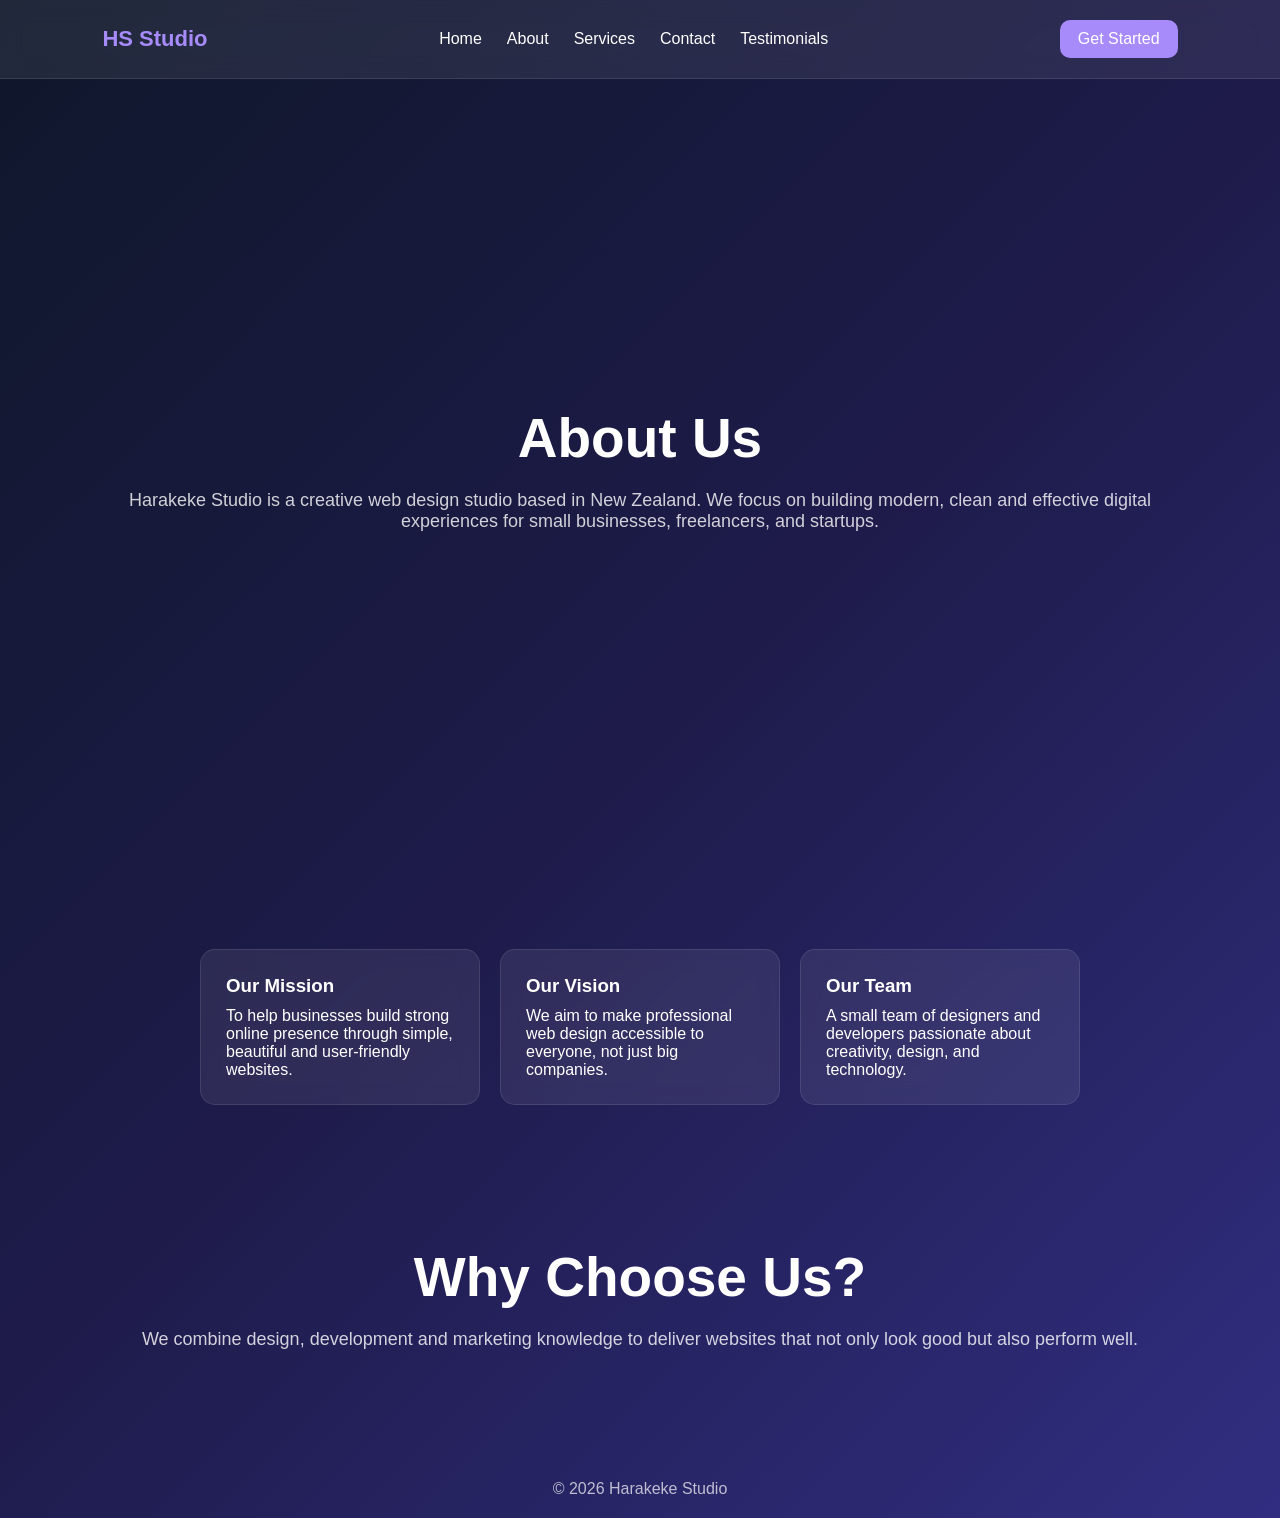
==== about.html @ 9b2c64a1 "Add files via upload" ====
<!DOCTYPE html>
<html lang="en">
<head>
<meta charset="UTF-8">
<meta name="viewport" content="width=device-width, initial-scale=1.0">
<title>About - Harakeke Studio</title>

<link rel="stylesheet" href="style.css">
</head>

<body>

<header class="nav">

    <div class="logo">HS Studio</div>

      <nav>
        <ul>
            <li><a href="index.html">Home</a></li>
            <li><a href="about.html">About</a></li>
            <li><a href="services.html">Services</a></li>
            <li><a href="contact.html">Contact</a></li>
            <li><a href="testimonials.html">Testimonials</a></li>
        </ul>
    </nav>
    <a class="btn" href="#">Get Started</a>

</header>

<section class="hero">

    <div class="hero-content">

        <h1>About Us</h1>

        <p>
            Harakeke Studio is a creative web design studio based in New Zealand.
            We focus on building modern, clean and effective digital experiences
            for small businesses, freelancers, and startups.
        </p>

    </div>

</section>


<section class="cards">

    <div class="card">
        <h3>Our Mission</h3>
        <p>
            To help businesses build strong online presence through simple,
            beautiful and user-friendly websites.
        </p>
    </div>

    <div class="card">
        <h3>Our Vision</h3>
        <p>
            We aim to make professional web design accessible to everyone,
            not just big companies.
        </p>
    </div>

    <div class="card">
        <h3>Our Team</h3>
        <p>
            A small team of designers and developers passionate about creativity,
            design, and technology.
        </p>
    </div>

</section>

<section class="hero" style="height:auto; padding:80px 10%;">

    <div class="hero-content">

        <h1>Why Choose Us?</h1>

        <p>
            We combine design, development and marketing knowledge to deliver websites
            that not only look good but also perform well.
        </p>

    </div>

</section>

<footer>
    © 2026 Harakeke Studio
</footer>

</body>
</html>
---- style.css ----
*{
    margin:0;
    padding:0;
    box-sizing:border-box;
    font-family:Arial, sans-serif;
}

body{
    background:linear-gradient(135deg,#0f172a,#1e1b4b,#312e81);
    color:white;
}

.nav{
    position:sticky;
    top:0;

    display:flex;
    justify-content:space-between;
    align-items:center;

    padding:20px 8%;

    background:rgba(255,255,255,0.08);
    backdrop-filter:blur(12px);

    border-bottom:1px solid rgba(255,255,255,0.1);
}

.logo{
    font-size:22px;
    font-weight:bold;
    color:#a78bfa;
}

nav ul{
    display:flex;
    list-style:none;
    gap:25px;
}

nav ul li a{
    color:white;
    text-decoration:none;
    transition:0.3s;
}

nav ul li a:hover{
    color:#a78bfa;
}

.btn{
    background:#a78bfa;
    padding:10px 18px;
    border-radius:10px;
    text-decoration:none;
    color:white;
}

/* HERO */
.hero{
    height:90vh;
    display:flex;
    align-items:center;
    justify-content:center;
    text-align:center;
    padding:0 10%;
}

.hero h1{
    font-size:55px;
    margin-bottom:20px;
}

.hero p{
    font-size:18px;
    opacity:0.8;
    margin-bottom:30px;
}

.buttons{
    display:flex;
    gap:15px;
    justify-content:center;
}

.primary{
    background:#a78bfa;
    padding:12px 22px;
    border-radius:10px;
    color:white;
    text-decoration:none;
}

.secondary{
    border:1px solid white;
    padding:12px 22px;
    border-radius:10px;
    color:white;
    text-decoration:none;
}

.cards{
    display:flex;
    justify-content:center;
    gap:20px;
    padding:60px 8%;
    flex-wrap:wrap;
}

.card{
    background:rgba(255,255,255,0.08);
    padding:25px;
    border-radius:15px;
    width:280px;

    backdrop-filter:blur(10px);
    border:1px solid rgba(255,255,255,0.1);
}

.card h3{
    margin-bottom:10px;
}

footer{
    text-align:center;
    padding:20px;
    opacity:0.7;
}
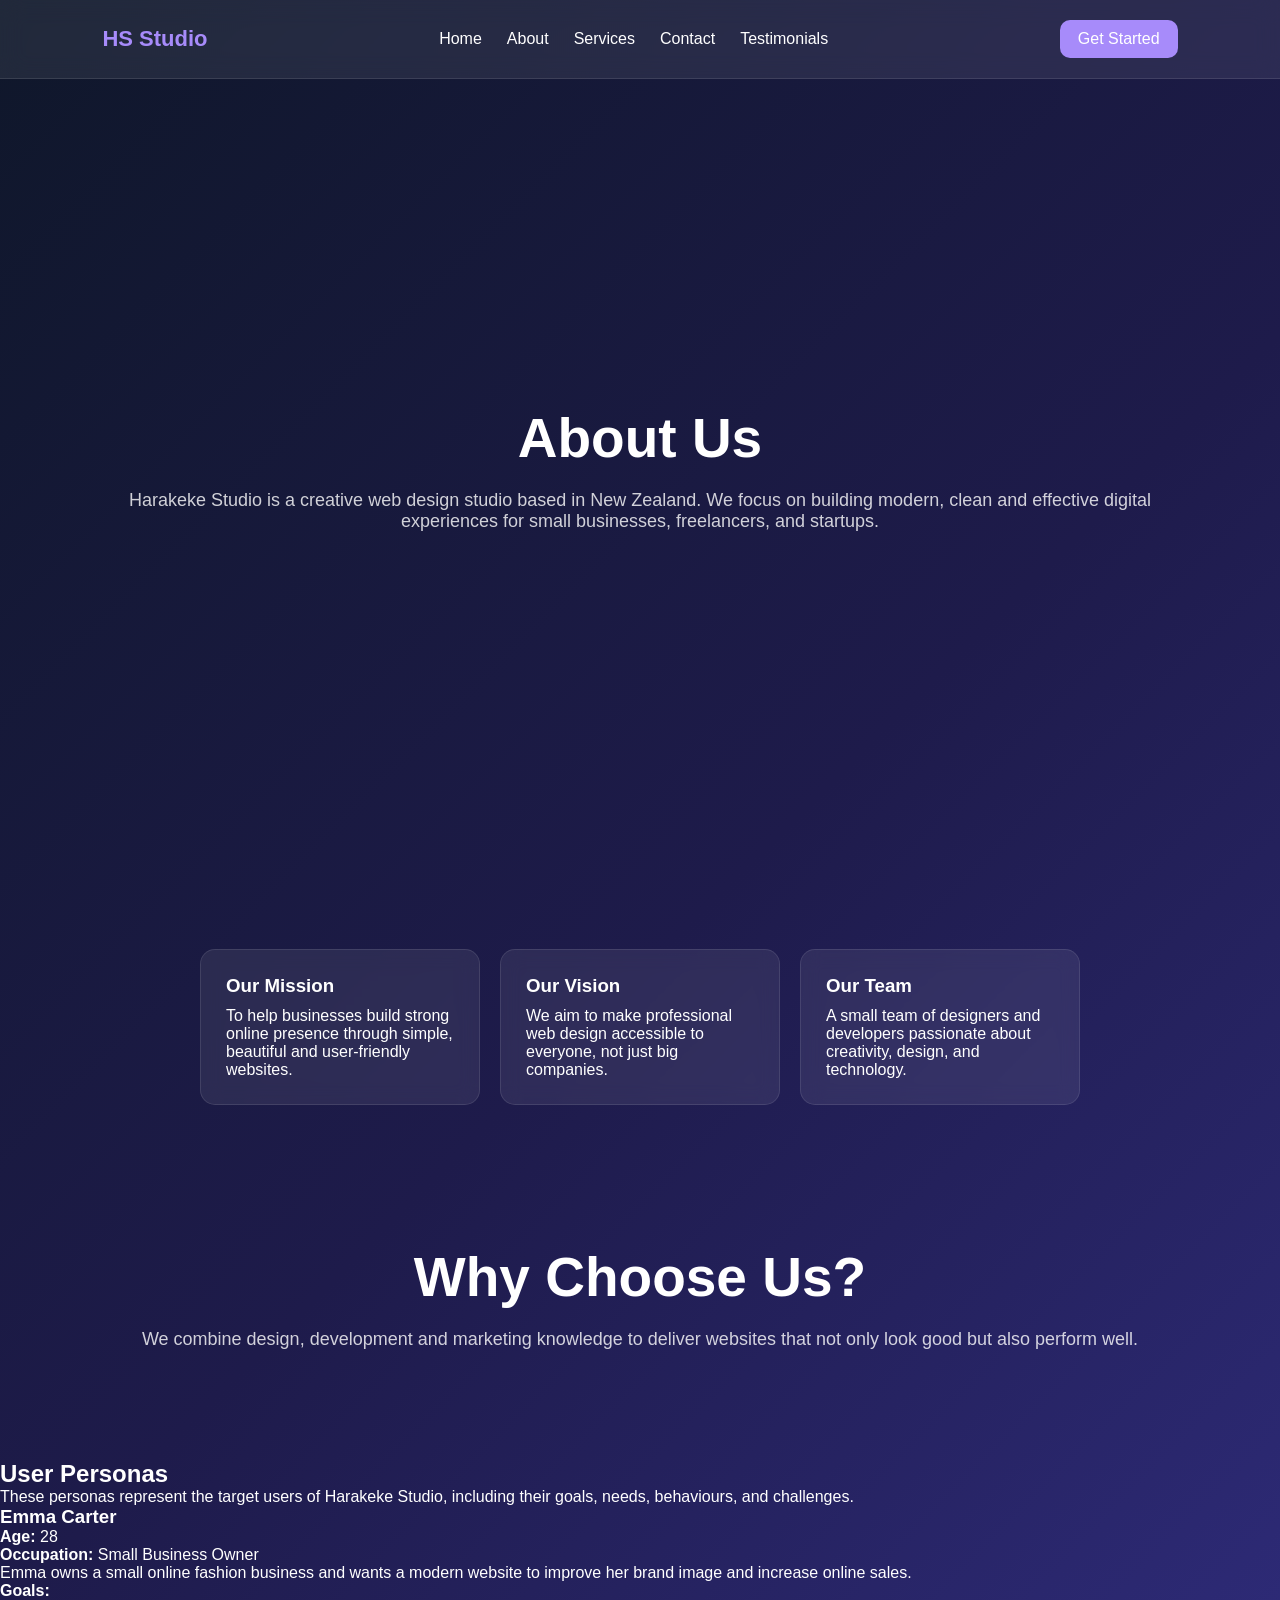
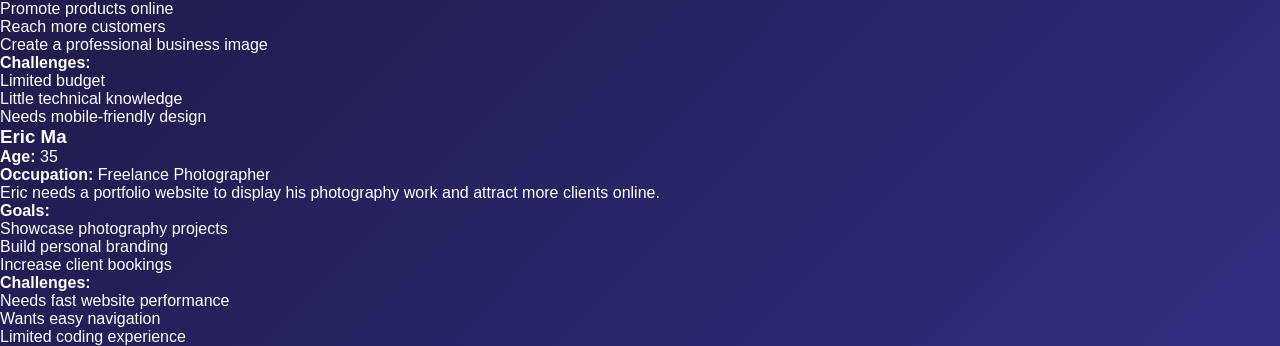
==== commit 4b6edec6: "Add files via upload" ====
--- a/about.html
+++ b/about.html
@@ -86,10 +86,57 @@
     </div>
 
 </section>
+<section class="personas-section">
+    <div class="hero-content">
+        <h1>User Personas</h1>
+        <p>
+            These personas represent the target users of Harakeke Studio,
+            including their goals, needs, behaviours, and challenges.
+        </p>
+    </div>
 
-<footer>
-    © 2026 Harakeke Studio
-</footer>
-
-</body>
-</html>+    <div class="personas-cards">
+        <div class="persona-card">
+            <h3>Emma Carter</h3>
+            <p><strong>Age:</strong> 28</p>
+            <p><strong>Occupation:</strong> Small Business Owner</p>
+            <p>
+                Emma owns a small online fashion business and wants a modern
+                website to improve her brand image and increase online sales.
+            </p>
+            <p><strong>Goals:</strong></p>
+            <ul>
+                <li>Promote products online</li>
+                <li>Reach more customers</li>
+                <li>Create a professional business image</li>
+            </ul>
+            <p><strong>Challenges:</strong></p>
+            <ul>
+                <li>Limited budget</li>
+                <li>Little technical knowledge</li>
+                <li>Needs mobile-friendly design</li>
+            </ul>
+        </div>
+        <div class="persona-card">
+            <h3>Eric Ma</h3>
+            <p><strong>Age:</strong> 35</p>
+            <p><strong>Occupation:</strong> Freelance Photographer</p>
+            <p>
+                Eric needs a portfolio website to display his photography work
+                and attract more clients online.
+            </p>
+            <p><strong>Goals:</strong></p>
+            <ul>
+                <li>Showcase photography projects</li>
+                <li>Build personal branding</li>
+                <li>Increase client bookings</li>
+            </ul>
+            <p><strong>Challenges:</strong></p>
+            <ul>
+                <li>Needs fast website performance</li>
+                <li>Wants easy navigation</li>
+                <li>Limited coding experience</li>
+            </ul>
+        </div>
+    </div>
+</section>
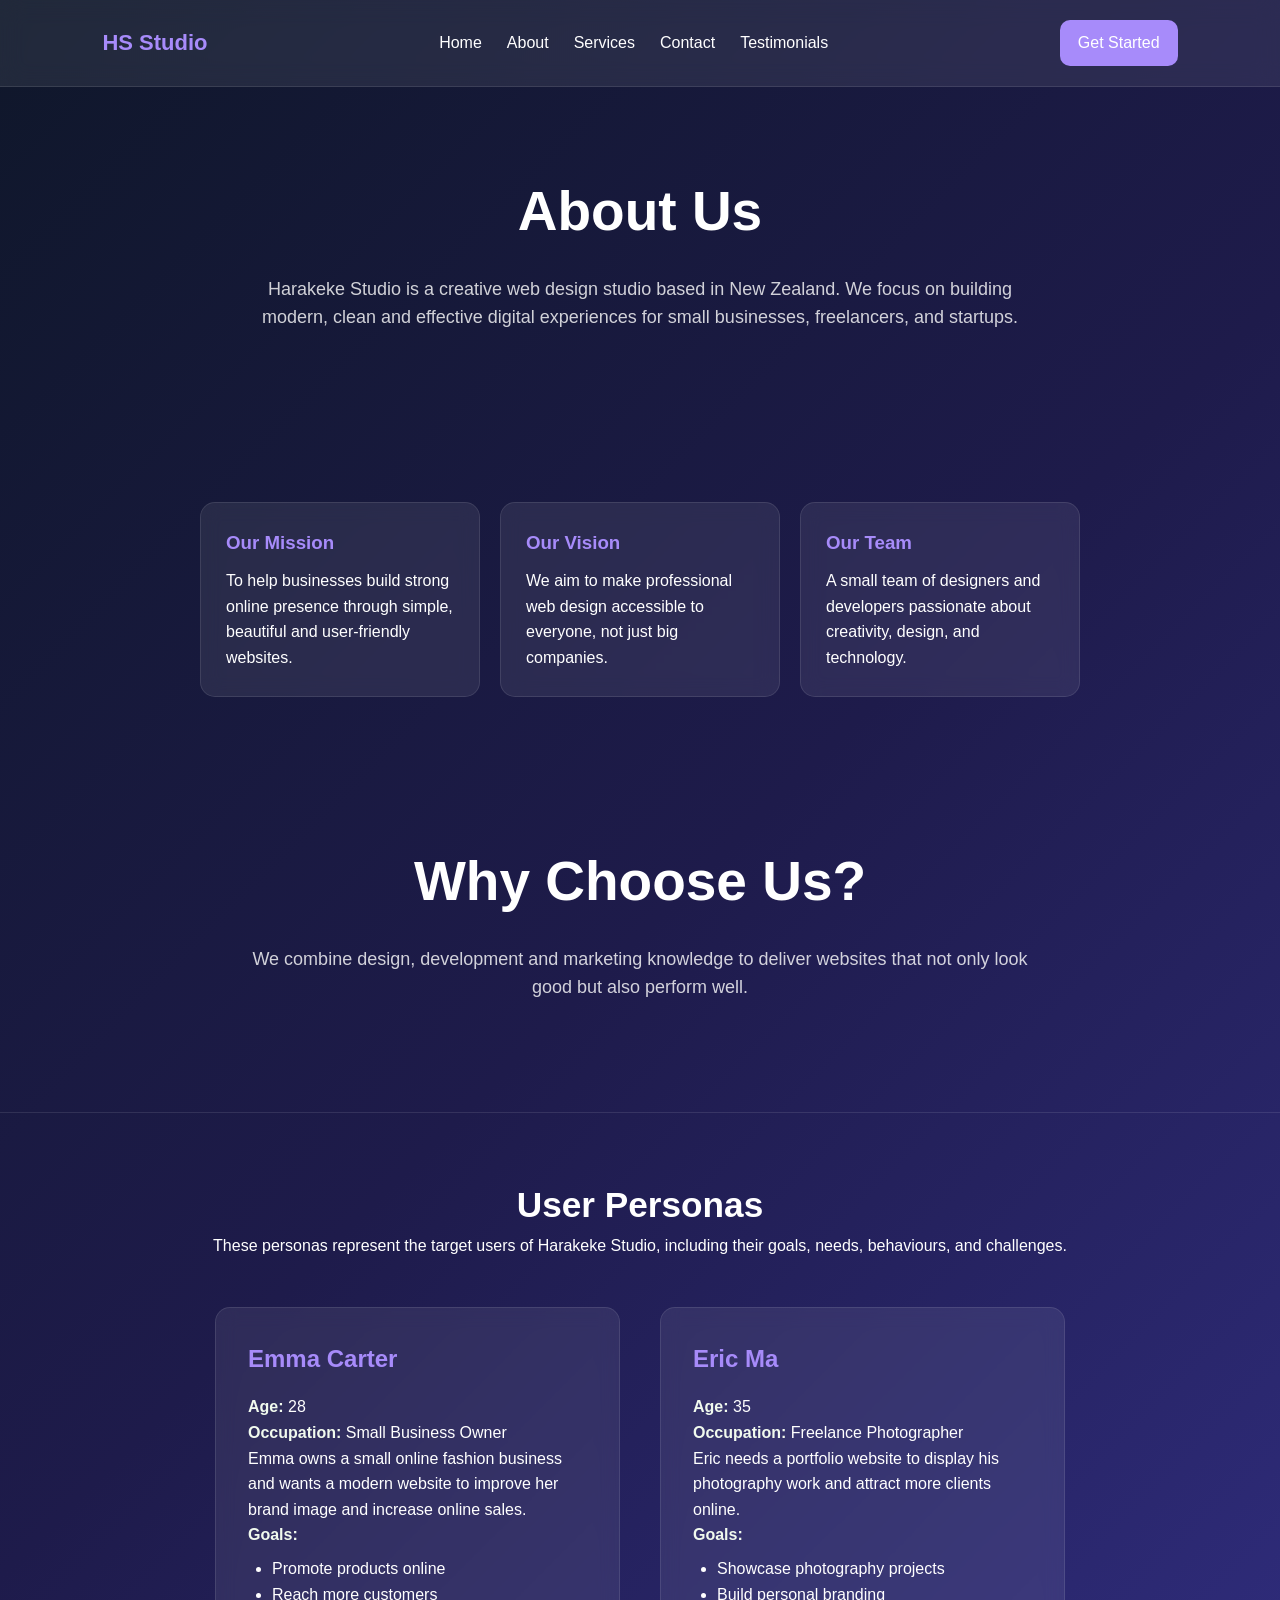
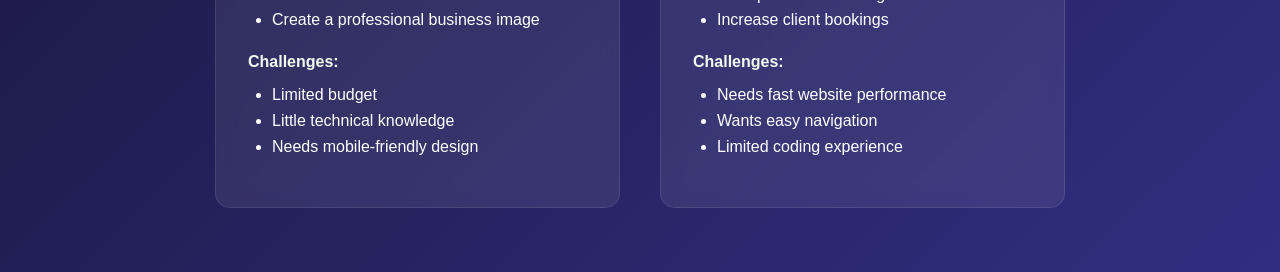
==== commit c59b0eb4: "Add files via upload" ====
--- a/about.html
+++ b/about.html
@@ -96,6 +96,7 @@
     </div>
 
     <div class="personas-cards">
+
         <div class="persona-card">
             <h3>Emma Carter</h3>
             <p><strong>Age:</strong> 28</p>
@@ -117,6 +118,7 @@
                 <li>Needs mobile-friendly design</li>
             </ul>
         </div>
+
         <div class="persona-card">
             <h3>Eric Ma</h3>
             <p><strong>Age:</strong> 35</p>
--- a/style.css
+++ b/style.css
@@ -1,128 +1,174 @@
-*{
-    margin:0;
-    padding:0;
-    box-sizing:border-box;
-    font-family:Arial, sans-serif;
+* {
+    margin: 0;
+    padding: 0;
+    box-sizing: border-box;
+    font-family: Arial, sans-serif;
 }
 
-body{
-    background:linear-gradient(135deg,#0f172a,#1e1b4b,#312e81);
-    color:white;
+body {
+    background: linear-gradient(135deg, #0f172a, #1e1b4b, #312e81);
+    color: white;
+    line-height: 1.6;
 }
 
-.nav{
-    position:sticky;
-    top:0;
-
-    display:flex;
-    justify-content:space-between;
-    align-items:center;
-
-    padding:20px 8%;
-
-    background:rgba(255,255,255,0.08);
-    backdrop-filter:blur(12px);
-
-    border-bottom:1px solid rgba(255,255,255,0.1);
+.nav {
+    position: sticky;
+    top: 0;
+    z-index: 100;
+    display: flex;
+    justify-content: space-between;
+    align-items: center;
+    padding: 20px 8%;
+    background: rgba(255, 255, 255, 0.08);
+    backdrop-filter: blur(12px);
+    border-bottom: 1px solid rgba(255, 255, 255, 0.1);
 }
 
-.logo{
-    font-size:22px;
-    font-weight:bold;
-    color:#a78bfa;
+.logo {
+    font-size: 22px;
+    font-weight: bold;
+    color: #a78bfa;
 }
 
-nav ul{
-    display:flex;
-    list-style:none;
-    gap:25px;
+nav ul {
+    display: flex;
+    list-style: none;
+    gap: 25px;
 }
 
-nav ul li a{
-    color:white;
-    text-decoration:none;
-    transition:0.3s;
+nav ul li a {
+    color: white;
+    text-decoration: none;
 }
 
-nav ul li a:hover{
-    color:#a78bfa;
+.btn {
+    background: #a78bfa;
+    padding: 10px 18px;
+    border-radius: 10px;
+    text-decoration: none;
+    color: white;
 }
 
-.btn{
-    background:#a78bfa;
-    padding:10px 18px;
-    border-radius:10px;
-    text-decoration:none;
-    color:white;
+.hero {
+    display: flex;
+    align-items: center;
+    justify-content: center;
+    text-align: center;
+    padding: 80px 10%;
 }
 
-/* HERO */
-.hero{
-    height:90vh;
-    display:flex;
-    align-items:center;
-    justify-content:center;
-    text-align:center;
-    padding:0 10%;
+.index-hero {
+    height: 90vh;
 }
 
-.hero h1{
-    font-size:55px;
-    margin-bottom:20px;
+.hero h1 {
+    font-size: 55px;
+    margin-bottom: 20px;
 }
 
-.hero p{
-    font-size:18px;
-    opacity:0.8;
-    margin-bottom:30px;
+.hero p {
+    font-size: 18px;
+    opacity: 0.8;
+    margin-bottom: 30px;
+    max-width: 800px;
+    margin-left: auto;
+    margin-right: auto;
 }
 
-.buttons{
-    display:flex;
-    gap:15px;
-    justify-content:center;
+.buttons {
+    display: flex;
+    gap: 15px;
+    justify-content: center;
 }
 
-.primary{
-    background:#a78bfa;
-    padding:12px 22px;
-    border-radius:10px;
-    color:white;
-    text-decoration:none;
+.primary {
+    background: #a78bfa;
+    padding: 12px 22px;
+    border-radius: 10px;
+    color: white;
+    text-decoration: none;
 }
 
-.secondary{
-    border:1px solid white;
-    padding:12px 22px;
-    border-radius:10px;
-    color:white;
-    text-decoration:none;
+.secondary {
+    border: 1px solid white;
+    padding: 12px 22px;
+    border-radius: 10px;
+    color: white;
+    text-decoration: none;
 }
 
-.cards{
-    display:flex;
-    justify-content:center;
-    gap:20px;
-    padding:60px 8%;
-    flex-wrap:wrap;
+.cards {
+    display: flex;
+    justify-content: center;
+    gap: 20px;
+    padding: 60px 8%;
+    flex-wrap: wrap;
 }
 
-.card{
-    background:rgba(255,255,255,0.08);
-    padding:25px;
-    border-radius:15px;
-    width:280px;
-
-    backdrop-filter:blur(10px);
-    border:1px solid rgba(255,255,255,0.1);
+.card {
+    background: rgba(255, 255, 255, 0.08);
+    padding: 25px;
+    border-radius: 15px;
+    width: 280px;
+    backdrop-filter: blur(10px);
+    border: 1px solid rgba(255, 255, 255, 0.1);
 }
 
-.card h3{
-    margin-bottom:10px;
+.card h3 {
+    margin-bottom: 10px;
+    color: #a78bfa;
 }
 
-footer{
-    text-align:center;
-    padding:20px;
-    opacity:0.7;
+.personas-section {
+    padding: 4rem 10%;
+    border-top: 1px solid rgba(255, 255, 255, 0.1);
+}
+
+.personas-section .hero-content {
+    text-align: center;
+    margin-bottom: 3rem;
+}
+
+.personas-section .hero-content h1 {
+    color: white;
+    font-size: 2.2rem;
+}
+
+.personas-cards {
+    display: grid;
+    grid-template-columns: repeat(auto-fit, minmax(320px, 1fr));
+    gap: 2.5rem;
+    max-width: 850px;
+    margin: 0 auto;
+}
+
+.persona-card {
+    background: rgba(255, 255, 255, 0.08);
+    backdrop-filter: blur(10px);
+    padding: 2rem;
+    border-radius: 15px;
+    border: 1px solid rgba(255, 255, 255, 0.1);
+}
+
+.persona-card h3 {
+    font-size: 1.5rem;
+    margin-bottom: 1rem;
+    color: #a78bfa;
+}
+
+.persona-card strong {
+    color: #f1faee;
+}
+
+.persona-card ul {
+    margin-left: 1.5rem;
+    margin-top: 0.5rem;
+    margin-bottom: 1rem;
+}
+
+footer {
+    text-align: center;
+    padding: 20px;
+    opacity: 0.7;
+    border-top: 1px solid rgba(255, 255, 255, 0.1);
 }
